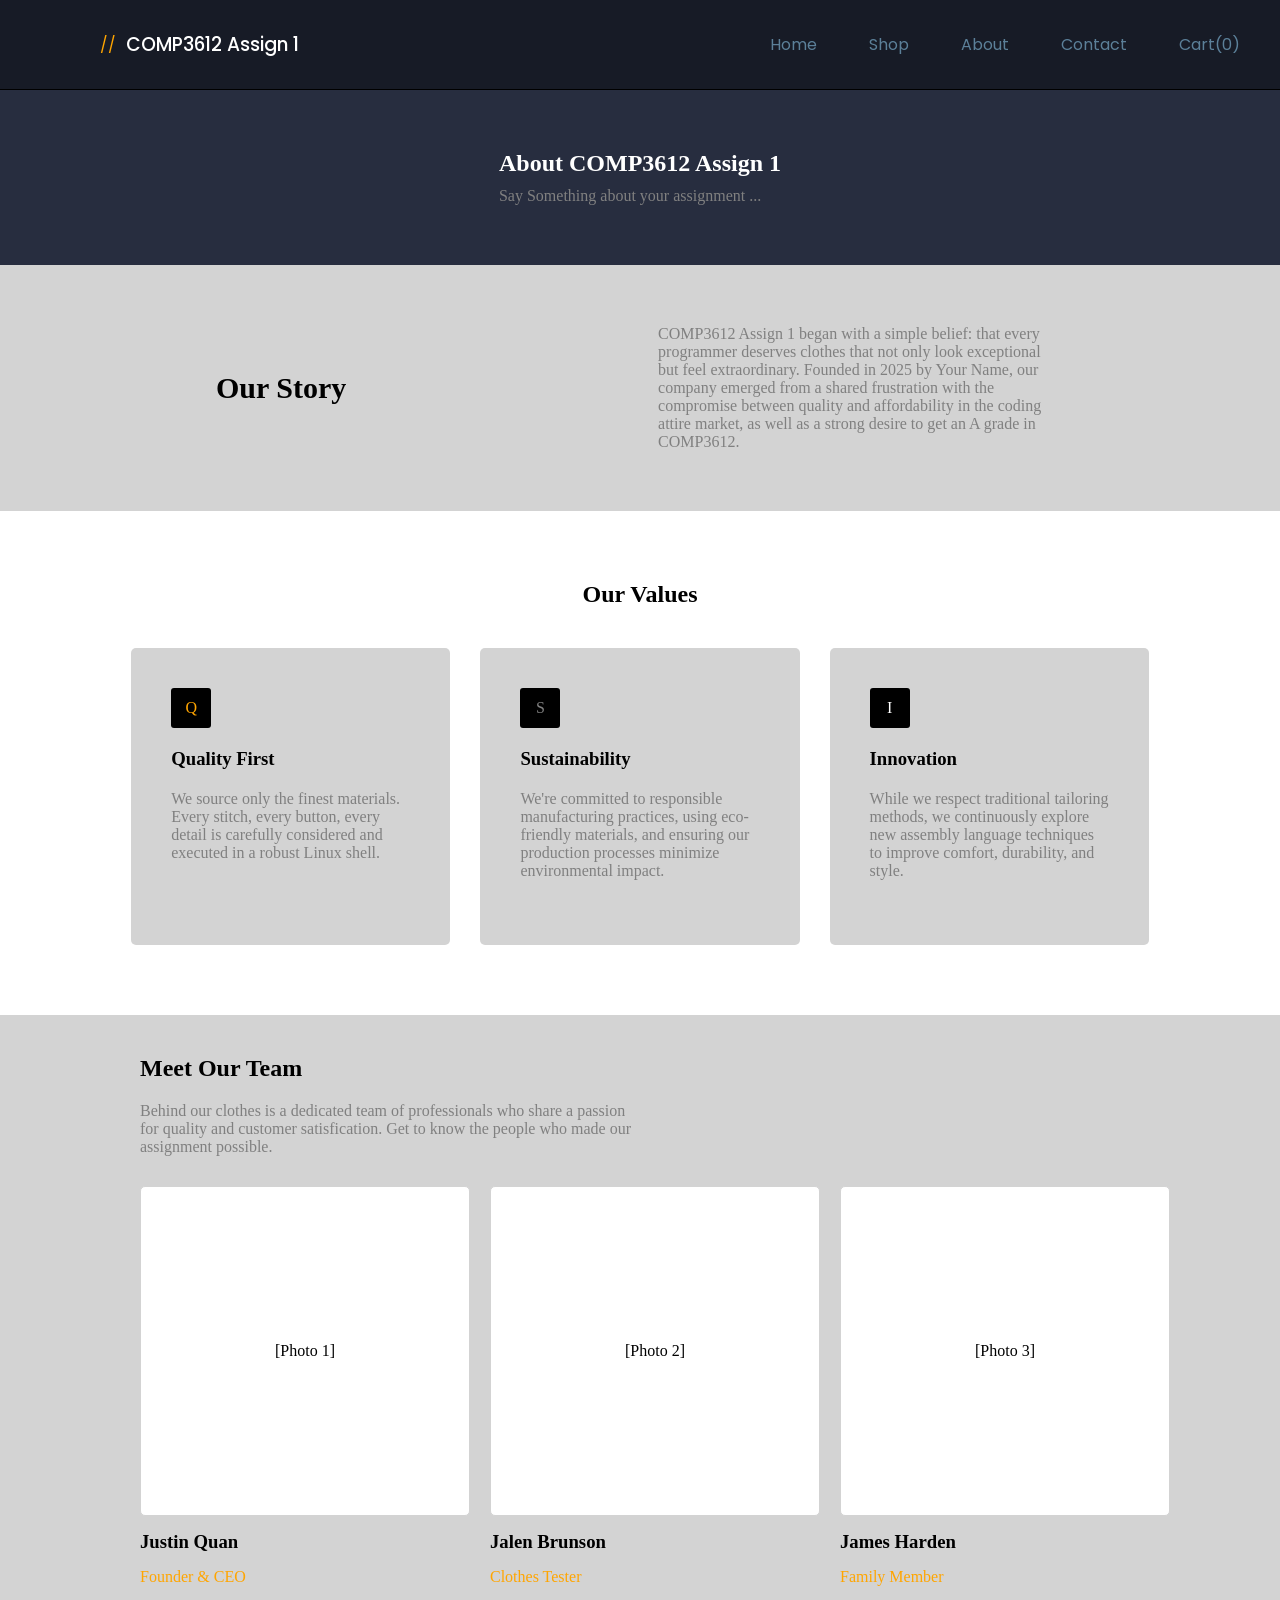
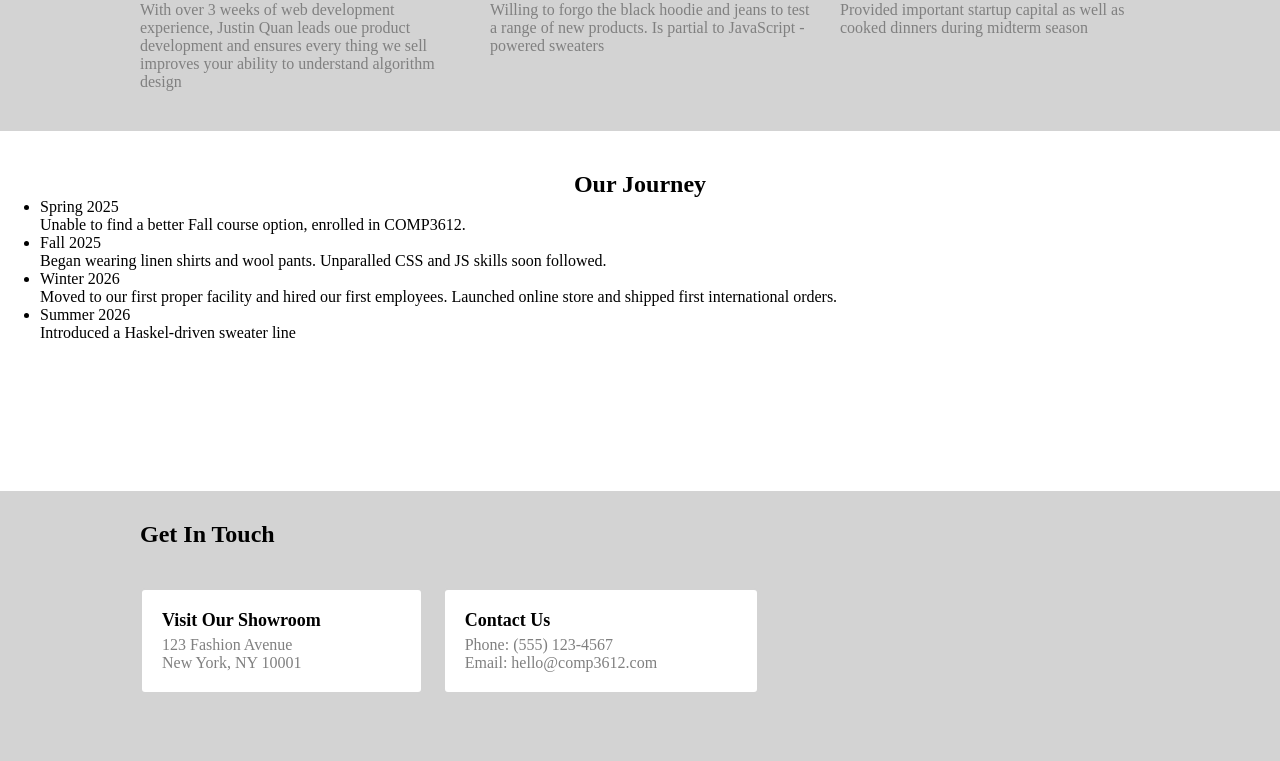
==== about.html @ 95f927ce "almost done about page" ====
<!DOCTYPE html>
<html lang="en">
<head>
    <meta charset="UTF-8">
    <meta name="viewport" content="width=device-width, initial-scale=1.0">
    <title>About</title>
    <link rel="stylesheet" href="styles.css">
    <link rel="preconnect" href="https://fonts.googleapis.com">
    <link rel="preconnect" href="https://fonts.gstatic.com" crossorigin>
    <link href="https://fonts.googleapis.com/css2?family=Fraunces:ital,opsz,wght@0,9..144,100..900;1,9..144,100..900&family=Poppins:ital,wght@0,100;0,200;0,300;0,400;0,500;0,600;0,700;0,800;0,900;1,100;1,200;1,300;1,400;1,500;1,600;1,700;1,800;1,900&display=swap" rel="stylesheet">
</head>
<body>
    <main class="about-page">
        <nav class="nav-bar">
            <div class="nav-title-container">
                <p class="title-slashes">//</p>
                <p class="nav-title">COMP3612 Assign 1</p>
            </div>
            <ul class="nav-items">
                <li><a href="index.html">Home</a></li>
                <li><a href="#">Shop</a></li>
                <li><a href="about.html">About</a></li>
                <li><a href="#">Contact</a></li>
                <li><a href="#">Cart(0)</a></li>
            </ul>
        </nav>
        <section class="about">
            <div class="about-container">
                <h1>About COMP3612 Assign 1</h1>
                <p>Say Something about your assignment ...</p>
            </div>
        </section>
        <section class="our-story">
            <div class="story-container">
                <h2>Our Story</h2>
                <p>COMP3612 Assign 1 began with a simple belief: that every programmer deserves clothes that not only look exceptional but feel extraordinary. Founded in 2025 by Your Name, our company emerged from a shared frustration with the compromise between quality and affordability in the coding attire market, as well as a strong desire to get an A grade in COMP3612.</p>
            </div>
        </section>
        <section class="our-values">
            <h2>Our Values</h2>
            <div class="our-values-container">
                <div class="val-card">
                   <p class="val-quality">Q</p>
                   <h3>Quality First</h3>
                   <p class="val-text">We source only the finest materials. Every stitch, every button, every detail is carefully considered and executed in a robust Linux shell.</p>
                </div>
                <div class="val-card">
                    <p class="val-sustain">S</p>
                    <h3>Sustainability</h3>
                    <p class="val-text">We're committed to responsible manufacturing practices, using eco-friendly materials, and ensuring our production processes minimize environmental impact.</p>
                </div>
                <div class="val-card">
                    <p class="val-innovation">I</p>
                    <h3>Innovation</h3>
                    <p class="val-text">While we respect traditional tailoring methods, we continuously explore new assembly language techniques to improve comfort, durability, and style.</p>
                </div>
            </div>
        </section>
        <section class="meet-our-team">
            <h2>Meet Our Team</h2>
            <p class="team-descrip">Behind our clothes is a dedicated team of professionals who share a passion for quality and customer satisfication. Get to know the people who made our assignment possible.</p>
            <div class="photo-container">
                <div class="person">
                    <p class="person-photo">[Photo 1]</p>
                    <h3 class="person-name">Justin Quan</h3>
                    <p class="person-title">Founder & CEO</p>
                    <p class="person-descrip">With over 3 weeks of web development experience, Justin Quan leads oue product development and ensures every thing we sell improves your ability to understand algorithm design</p>
                </div>
                <div class="person">
                    <p class="person-photo">[Photo 2]</p>
                    <h3 class="person-name">Jalen Brunson</h3>
                    <p class="person-title">Clothes Tester</p>
                    <p class="person-descrip">Willing to forgo the black hoodie and jeans to test a range of new products. Is partial to JavaScript - powered sweaters</p>
                </div>
                <div class="person">
                    <p class="person-photo">[Photo 3]</p>
                    <h3 class="person-name">James Harden</h3>
                    <p class="person-title">Family Member</p>
                    <p class="person-descrip">Provided important startup capital as well as cooked dinners during midterm season</p>
                </div>
            </div>
        </section>
        <section class="our-journey">
            <h2>Our Journey</h2>
            <div class="timeline-container">
                <ul class="timeline-list">
                    
                    <li class="timeline-data">Spring 2025
                        <p>Unable to find a better Fall course option, enrolled in COMP3612.</p>
                    </li>
                
            
                    <li class="timeline-data">Fall 2025
                        <p>Began wearing linen shirts and wool pants. Unparalled CSS and JS skills soon followed.</p>
                    </li>
                
            
                
                    <li class="timeline-data">Winter 2026
                        <p>Moved to our first proper facility and hired our first employees. Launched online store and shipped first international orders.</p>
                    </li>
            
                
                    <li class="timeline-data">Summer 2026
                        <p>Introduced a Haskel-driven sweater line</p>
                    </li>
                    
                </ul>
            </div>
        </section>
        <section class="contact">
            <h2>Get In Touch</h2>
            <div class="contact-container">
                <div class="contact-card">
                    <p class="contact-title">Visit Our Showroom</p>
                    <p class="contact-info">123 Fashion Avenue</p>
                    <p class="contact-info">New York, NY 10001</p>
                </div>
                <div class="contact-card">
                    <p class="contact-title">Contact Us</p>
                    <p class="contact-info">Phone: (555) 123-4567</p>
                    <p class="contact-info">Email: hello@comp3612.com</p>
                </div>
            </div>
        </section>
    </main>
</body>
</html>
---- styles.css ----
*{
    box-sizing: border-box;
    margin: 0;
}

main{
    display: flex;
    flex-direction: column;
    min-height: 100vh;
}

.nav-bar{
    display: flex;
    align-items: center;
    border-bottom: 1px solid black;
    justify-content: space-between;
    width: 100%;
    background-color: #171B26;
    font-family: Poppins;
    height: 10vh;
}

.nav-items{
    display: flex;
    justify-content: space-between;
    gap: 2rem;
    list-style-type:none;
    margin-right: 30px;
}



li a {
    text-decoration: none;
    color: #5C8099;
    border-radius: 5px;
    padding: 7px 10px;
}

li a:hover{
    background-color: #34495E;
}

.nav-title-container{
    display: flex;
    align-items: center;
    gap: 10px;
    margin-left: 100px;
}

.title-slashes {
    color: orange;
}

.nav-title{
    color: white;
    font-weight: 500;
    font-size: 1.17rem;
}


.main-body{
    background-color: #272D3F;
    height: 50vh;
    width: 100%;
    border: 1px solid;
    display: flex;
    justify-content: center;
    align-items: center;
}

.main-content{
    display: flex;
    flex-direction: column;
    width: 50vh;
    gap: 1rem;
    margin-right: 50px;
}

.main-title{
    color: white;
    font-weight: 300;
    font-size: 2.4rem;
    width: 50%;
    margin: 0;
    
}
 .main-sub{
    color: lightgray;
    font-weight: 100;
    margin: 0;
 }

 .shop-now{
    background-color: orange;
    border: none;
    border-radius: 3px;
    width: 35%;
    padding: 12px ;
 }

 .feat-products{
    background-color: #f3f4f7;
    padding: 30px;

 }

 .feat-products h2 {
    font-weight: 400;
    margin-bottom: 30px;
    font-size: 2rem;
 }

 .products-container{
    display: grid;
    grid-template-columns: repeat(auto-fit, minmax(min(100%, 250px), 1fr));
    gap: 1rem;
 }


 .card{
    border-radius: 4px;
    border: 1px solid lightgray;
    border-top: 1px solid black;
    padding-top: 4px;
    display: flex;
    flex-direction: column;
    
 }

 .card:hover{
    border: 1px solid black;
    border-top: 3px solid orange;
 }

 .img-container{
    display: flex;
    justify-content: center;
    margin: 50px;
    
 }

.card-details{
    background-color: white;
    padding: 10px;
    display: flex;
    flex-direction: column;
    gap: 10px;
    
}

.card-name{
    font-weight: bold;
}

.card-price{
    font-weight: lighter;
}

.card-button{
    width: 100%;
    border: none;
    padding: 10px;
    cursor: pointer;
    background-color: white;
    border: 1px solid black;
    font-size: 15px;
    
}

.card-button a {
    text-decoration: none;
    color: black;
    font-size: 15px;
}

.card-button:hover{
    a {
        color: white;
    }
    background-color: black;
    color: white;
}

.text{
    padding: 30px;
    display: flex;
    flex-direction: column;
    gap: 15px;
    width: 45%;
}

footer{
    background-color: #272D3F;
    padding: 30px 30px 0px;
    margin-top: auto;
}

.footer-container{
    display: grid;
    grid-auto-flow: column;
    grid-template-rows: repeat(5, auto);
    gap: 10px;
    
}

footer p {
    color: lightgray;
    font-size: 15px;
}

.footer-header{
    color: white;
    font-weight: 600;
    font-size: 17px;
}

.footer-note{
    margin-top: 70px;
    font-size: 12px;
}

.about{
    background-color: #272D3F; 
    display: flex;
    align-items: center;
    flex-direction: column;
    padding: 60px;
    
}

.about h1{
    color: white;
}

.about p{
    color: gray;
}

.about-container{
    display: flex;
    flex-direction: column;
    gap: 10px;
}

.our-story{
    background-color: lightgray;
    padding: 60px;
}

.story-container{
    display: flex;
    justify-content: space-around;
    align-items: center;
    
}

.story-container h2{
    font-size: 30px;
}

.story-container p {
    width: 35%;
    color: gray;
 
}

.our-values{
    padding: 70px;
}

.our-values h2{
    text-align: center;
}

.our-values-container{
    display: grid;
    grid-template-columns: repeat(3, 28%);
    margin-top: 40px;   
    column-gap: 30px;
    justify-content: center;

}

.val-card{
    background-color: lightgray;
    height: 33vh;
    border-radius: 5px;
    display: flex;
    flex-direction: column;
    padding: 40px;
    gap: 20px;
}


.val-text {
    color: gray;
}

.val-quality{
    background-color: black;
    width: 40px;
    aspect-ratio: 1;
    color: orange;
    display: flex;
    justify-content: center;
    align-items: center;
    border-radius: 3px;
}

.val-sustain{
    background-color: black;
    width: 40px;
    aspect-ratio: 1;
    color: gray;
    display: flex;
    justify-content: center;
    align-items: center;
    border-radius: 3px;
}

.val-innovation{
    background-color: black;
    width: 40px;
    aspect-ratio: 1;
    color: white;
    display: flex;
    justify-content: center;
    align-items: center;
    border-radius: 3px;
}

.meet-our-team{
    background-color: lightgray;
    padding: 40px 140px;
}

.team-descrip{
    width: 50%;
    margin: 20px 0px 30px;
    color: gray;
}

.photo-container{
    display: grid;
    grid-template-columns: repeat(3, 33%);
    gap: 20px;
}

.person{
    display: flex;
    flex-direction: column;
    gap: 15px;
    
}

.person-photo{
    display: flex;
    justify-content: center;
    align-items: center;
    background-color: white;
    aspect-ratio: 1;
    
    border: 1px solid lightgray;
    border-radius: 5px;
}

.person-title{
    color: orange;
    font-weight: 500;
}

.person-descrip{
    color: gray;
}

.our-journey{
    padding-top: 40px ;
    height: 40vh;

}

.our-journey h2{
    text-align: center;
}

.timeline-list{
   
}


.contact{
    background-color: lightgray;
    padding: 30px 140px;
    height: 30vh;
}

.contact-container{
    display: flex;
    gap: 20px;
    margin-top: 40px;
}

.contact-card{
    border: 2px solid lightgray;
    background-color: white;
    padding: 20px;
    padding-right: 100px;
    border-radius: 5px;
}


.contact-title{
    font-weight: bold;
    font-size: 18px;
    margin-bottom: 5px;
}


.contact-info{
    color: gray;
}

.product{
    background-color: lightgray;
    height: 100vh;
}

.product-path{
    background-color: white;
    padding: 12px 100px;
    font-size: 15px;
    color: gray;    
}
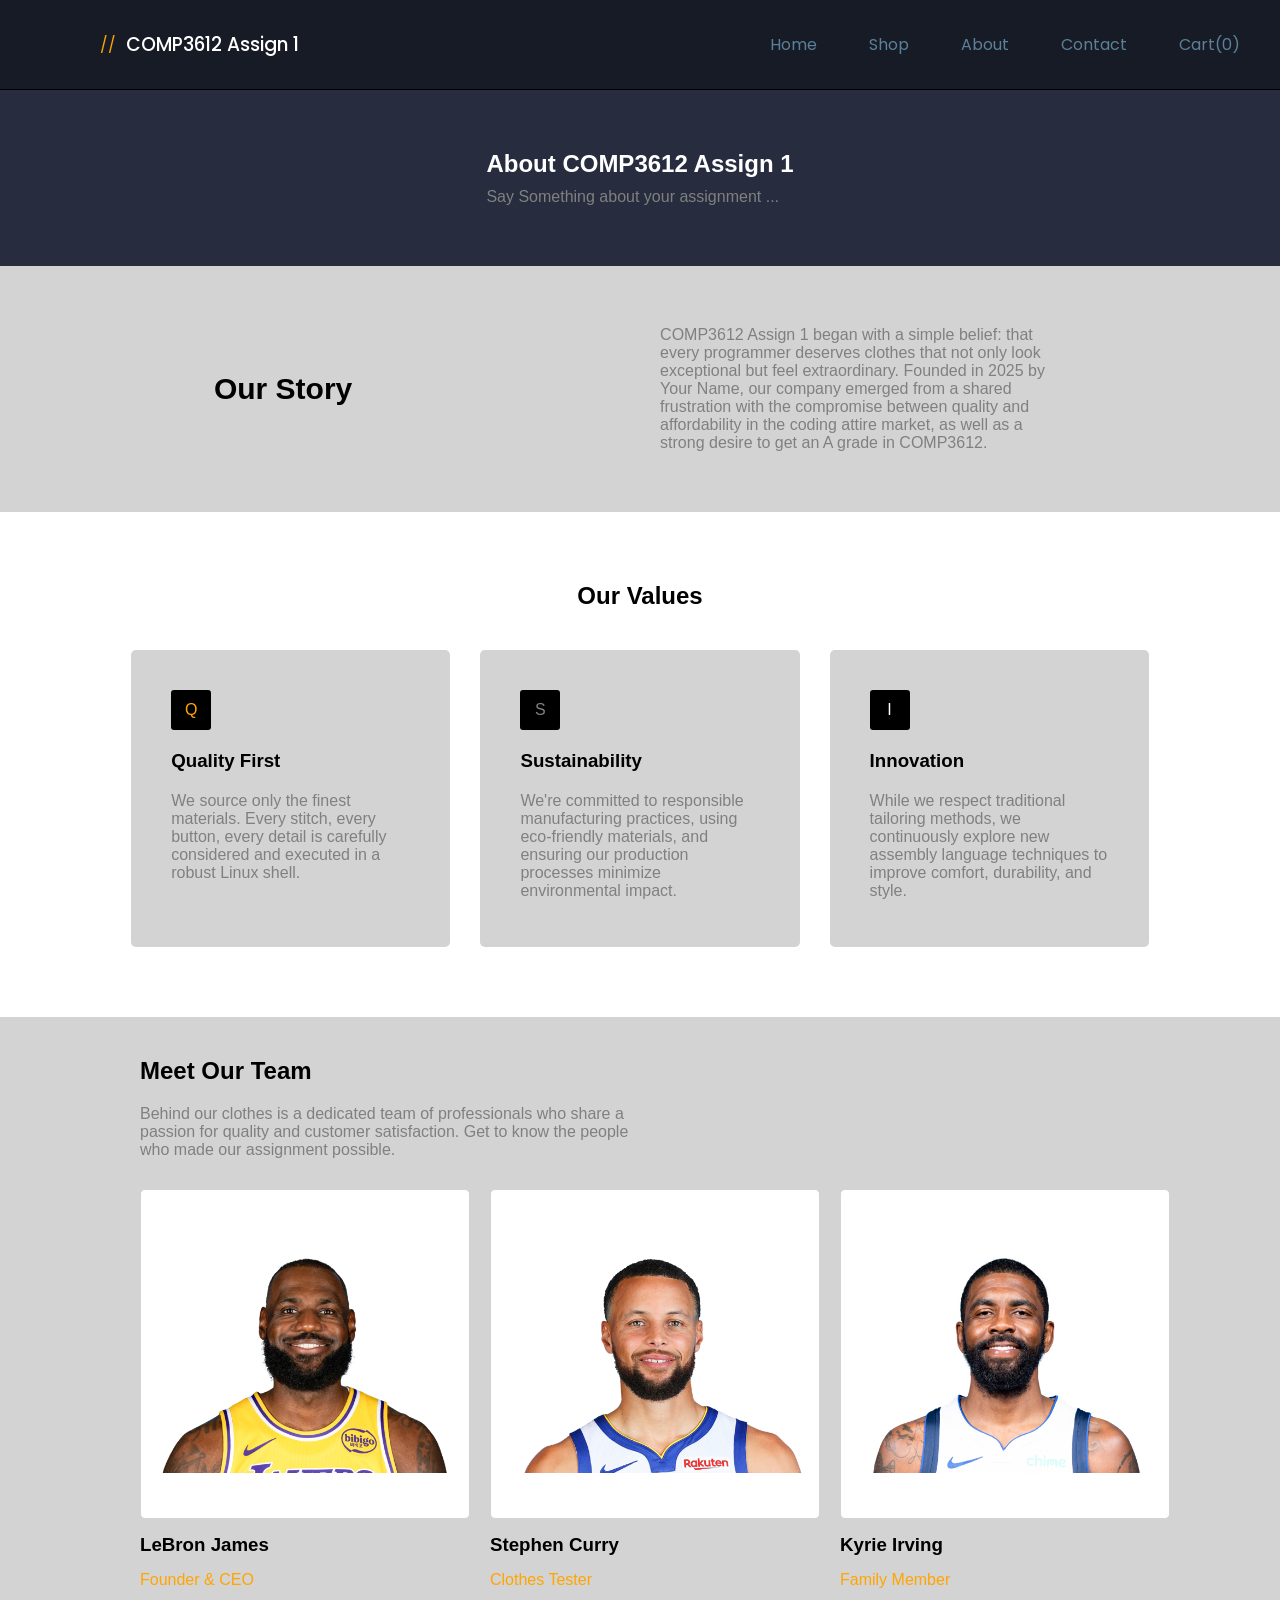
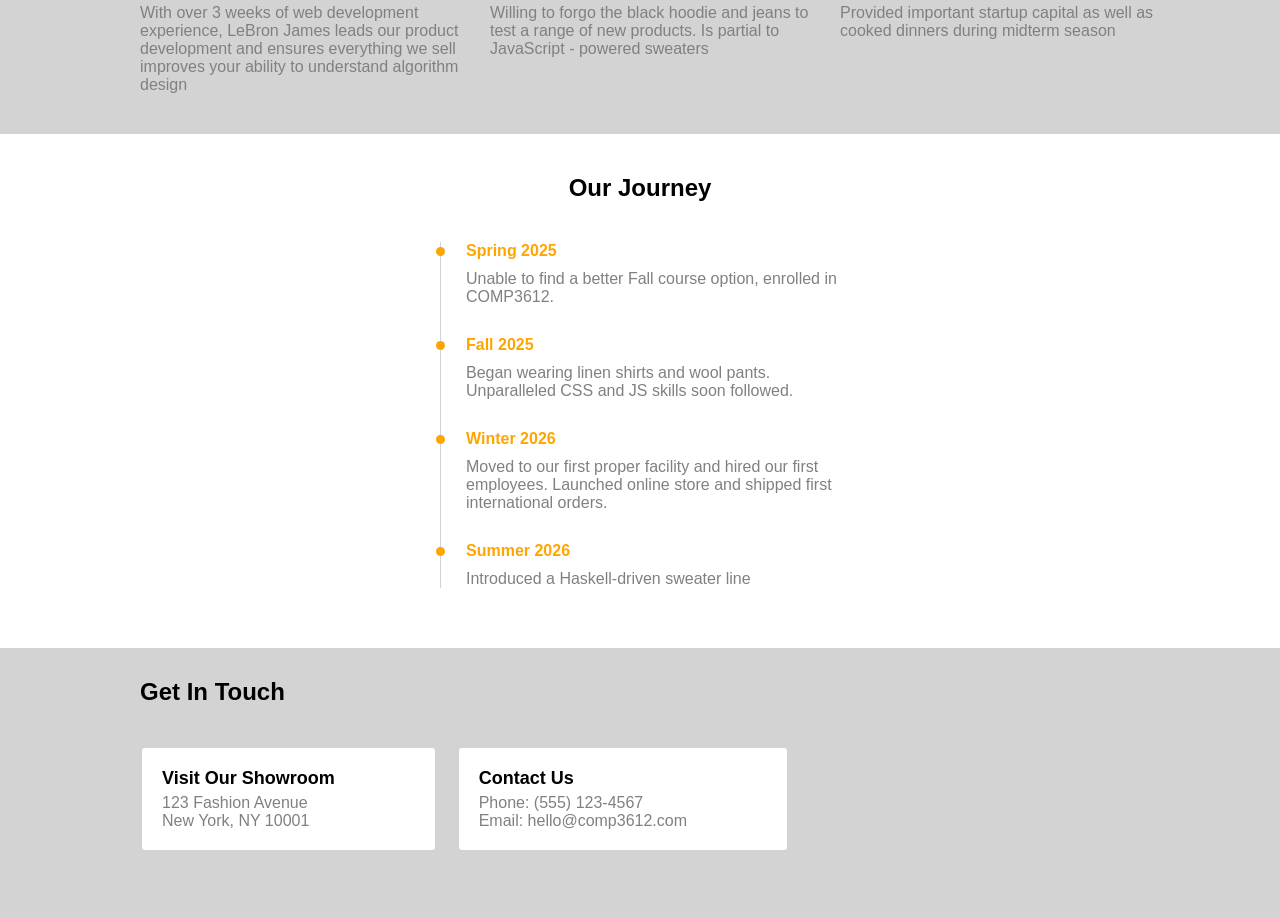
==== commit 48cea1b1: "changed html elements to be more semantic" ====
--- a/about.html
+++ b/about.html
@@ -10,20 +10,20 @@
     <link href="https://fonts.googleapis.com/css2?family=Fraunces:ital,opsz,wght@0,9..144,100..900;1,9..144,100..900&family=Poppins:ital,wght@0,100;0,200;0,300;0,400;0,500;0,600;0,700;0,800;0,900;1,100;1,200;1,300;1,400;1,500;1,600;1,700;1,800;1,900&display=swap" rel="stylesheet">
 </head>
 <body>
+    <nav class="nav-bar">
+        <div class="nav-title-container">
+            <p class="title-slashes">//</p>
+            <p class="nav-title">COMP3612 Assign 1</p>
+        </div>
+        <ul class="nav-items">
+            <li><a href="index.html">Home</a></li>
+            <li><a href="#">Shop</a></li>
+            <li><a href="about.html">About</a></li>
+            <li><a href="#">Contact</a></li>
+            <li><a href="#">Cart(0)</a></li>
+        </ul>
+    </nav>
     <main class="about-page">
-        <nav class="nav-bar">
-            <div class="nav-title-container">
-                <p class="title-slashes">//</p>
-                <p class="nav-title">COMP3612 Assign 1</p>
-            </div>
-            <ul class="nav-items">
-                <li><a href="index.html">Home</a></li>
-                <li><a href="#">Shop</a></li>
-                <li><a href="about.html">About</a></li>
-                <li><a href="#">Contact</a></li>
-                <li><a href="#">Cart(0)</a></li>
-            </ul>
-        </nav>
         <section class="about">
             <div class="about-container">
                 <h1>About COMP3612 Assign 1</h1>
@@ -58,23 +58,29 @@
         </section>
         <section class="meet-our-team">
             <h2>Meet Our Team</h2>
-            <p class="team-descrip">Behind our clothes is a dedicated team of professionals who share a passion for quality and customer satisfication. Get to know the people who made our assignment possible.</p>
+            <p class="team-descrip">Behind our clothes is a dedicated team of professionals who share a passion for quality and customer satisfaction. Get to know the people who made our assignment possible.</p>
             <div class="photo-container">
                 <div class="person">
-                    <p class="person-photo">[Photo 1]</p>
-                    <h3 class="person-name">Justin Quan</h3>
+                    <div class="person-photo">
+                        <img src="data/images/lebron.png" alt="LeBron James" width="600" height="436">
+                    </div>
+                    <h3 class="person-name">LeBron James</h3>
                     <p class="person-title">Founder & CEO</p>
-                    <p class="person-descrip">With over 3 weeks of web development experience, Justin Quan leads oue product development and ensures every thing we sell improves your ability to understand algorithm design</p>
+                    <p class="person-descrip">With over 3 weeks of web development experience, LeBron James leads our product development and ensures everything we sell improves your ability to understand algorithm design</p>
                 </div>
                 <div class="person">
-                    <p class="person-photo">[Photo 2]</p>
-                    <h3 class="person-name">Jalen Brunson</h3>
+                    <div class="person-photo">
+                        <img src="data/images/curry.png" alt="Stephen Curry" width="600" height="436">
+                    </div>
+                    <h3 class="person-name">Stephen Curry</h3>
                     <p class="person-title">Clothes Tester</p>
                     <p class="person-descrip">Willing to forgo the black hoodie and jeans to test a range of new products. Is partial to JavaScript - powered sweaters</p>
                 </div>
                 <div class="person">
-                    <p class="person-photo">[Photo 3]</p>
-                    <h3 class="person-name">James Harden</h3>
+                    <div class="person-photo">
+                        <img src="data/images/kyrie.png" alt="Kyrie Irving" width="600" height="436">
+                    </div>
+                    <h3 class="person-name">Kyrie Irving</h3>
                     <p class="person-title">Family Member</p>
                     <p class="person-descrip">Provided important startup capital as well as cooked dinners during midterm season</p>
                 </div>
@@ -84,27 +90,22 @@
             <h2>Our Journey</h2>
             <div class="timeline-container">
                 <ul class="timeline-list">
-                    
-                    <li class="timeline-data">Spring 2025
-                        <p>Unable to find a better Fall course option, enrolled in COMP3612.</p>
+                    <li class="timeline-data">
+                        <h3 class="timeline-date">Spring 2025</h3>
+                        <p class="timeline-text">Unable to find a better Fall course option, enrolled in COMP3612.</p>
                     </li>
-                
-            
-                    <li class="timeline-data">Fall 2025
-                        <p>Began wearing linen shirts and wool pants. Unparalled CSS and JS skills soon followed.</p>
+                    <li class="timeline-data">
+                        <h3 class="timeline-date">Fall 2025</h3>
+                        <p class="timeline-text">Began wearing linen shirts and wool pants. Unparalleled CSS and JS skills soon followed.</p>
                     </li>
-                
-            
-                
-                    <li class="timeline-data">Winter 2026
-                        <p>Moved to our first proper facility and hired our first employees. Launched online store and shipped first international orders.</p>
+                    <li class="timeline-data">
+                        <h3 class="timeline-date">Winter 2026</h3>
+                        <p class="timeline-text">Moved to our first proper facility and hired our first employees. Launched online store and shipped first international orders.</p>
                     </li>
-            
-                
-                    <li class="timeline-data">Summer 2026
-                        <p>Introduced a Haskel-driven sweater line</p>
+                    <li class="timeline-data">
+                        <h3 class="timeline-date">Summer 2026</h3>
+                        <p class="timeline-text">Introduced a Haskell-driven sweater line</p>
                     </li>
-                    
                 </ul>
             </div>
         </section>
--- a/styles.css
+++ b/styles.css
@@ -3,10 +3,16 @@
     margin: 0;
 }
 
+body{
+    font-family: sans-serif;
+    display: flex;
+    flex-direction: column;
+    min-height: 100vh;
+}
+
 main{
     display: flex;
     flex-direction: column;
-    min-height: 100vh;
 }
 
 .nav-bar{
@@ -16,7 +22,7 @@
     justify-content: space-between;
     width: 100%;
     background-color: #171B26;
-    font-family: Poppins;
+    font-family: "Poppins", sans-serif;
     height: 10vh;
 }
 
@@ -30,14 +36,14 @@
 
 
 
-li a {
+.nav-items li a {
     text-decoration: none;
     color: #5C8099;
     border-radius: 5px;
     padding: 7px 10px;
 }
 
-li a:hover{
+.nav-items li a:hover{
     background-color: #34495E;
 }
 
@@ -209,6 +215,12 @@
     font-size: 15px;
 }
 
+footer a {
+    color: lightgray;
+    font-size: 15px;
+    text-decoration: none;
+}
+
 .footer-header{
     color: white;
     font-weight: 600;
@@ -360,9 +372,19 @@
     align-items: center;
     background-color: white;
     aspect-ratio: 1;
-    
+    overflow: hidden;
     border: 1px solid lightgray;
     border-radius: 5px;
+}
+
+.person-photo img{
+    display: block;
+    max-width: 100%;
+    max-height: 100%;
+    width: auto;
+    height: auto;
+    object-fit: contain;
+    image-rendering: auto;
 }
 
 .person-title{
@@ -375,19 +397,57 @@
 }
 
 .our-journey{
-    padding-top: 40px ;
-    height: 40vh;
-
+    padding: 40px 140px 60px;
 }
 
 .our-journey h2{
     text-align: center;
 }
 
+.timeline-container{
+    display: flex;
+    justify-content: center;
+    margin-top: 40px;
+}
+
 .timeline-list{
-   
-}
-
+    list-style-type: none;
+    padding: 0;
+    width: 40%;
+}
+
+
+.timeline-data{
+    position: relative;
+    border-left: 1px solid lightgray;
+    padding: 0 0 30px 25px;
+}
+
+.timeline-data:last-child{
+    padding-bottom: 0;
+}
+
+
+.timeline-data::before{
+    content: "";
+    position: absolute;
+    left: -5px;
+    top: 5px;
+    width: 9px;
+    aspect-ratio: 1;
+    border-radius: 50%;
+    background-color: orange;
+}
+
+.timeline-date{
+    font-size: 16px;
+    color: orange;
+    margin-bottom: 10px;
+}
+
+.timeline-text{
+    color: gray;
+}
 
 .contact{
     background-color: lightgray;
@@ -422,13 +482,349 @@
 }
 
 .product{
-    background-color: lightgray;
-    height: 100vh;
+    background-color: #f3f4f7;
+    padding: 30px 80px;
 }
 
 .product-path{
     background-color: white;
-    padding: 12px 100px;
+    padding: 12px 80px;
     font-size: 15px;
-    color: gray;    
-}+    color: gray;
+}
+
+.product-path ol{
+    display: flex;
+    gap: 8px;
+    list-style: none;
+    padding: 0;
+}
+
+.product-path a{
+    color: gray;
+    text-decoration: none;
+}
+
+.product-path li + li::before{
+    content: ">";
+    margin-right: 8px;
+}
+
+.merino{
+    display: flex;
+
+}
+
+
+
+.merino-images{
+    margin-right: 40px;
+    
+}
+
+
+.merino-angles{
+    display: flex;
+    gap: 15px;
+    margin-top: 7px;
+}
+
+.merino-angles img{
+    aspect-ratio: 1;
+    width: 123px;
+}
+
+@media (min-width: 1080px){
+
+    .merino{
+        gap: 80px;
+    }
+
+    .merino-big{
+        width: 700px;
+        height: 650px;
+        
+    }
+
+    .product{
+        padding-left: 150px;
+    }
+
+    
+
+    .merino-angles img{
+        aspect-ratio: 1;
+        width: 223px;
+        height: 200px;
+    }
+
+    .product-path{
+        padding: 12px 150px;
+    }
+
+    .merino-images{
+        margin-right: 0px;
+}
+
+
+}
+
+
+
+.merino-title{
+    max-width: 240px;
+}
+
+.rating{
+    display: flex;
+    align-items: baseline;
+    gap: 5px;
+    
+}
+
+
+
+.rating p{
+    color: orange;
+    font-size: 12px;
+}
+
+.rating .stars{
+    padding-left: 0;
+}
+
+.merino-descrip{
+    max-width: 480px;
+    margin-top: 25px;
+    margin-bottom: 25px;
+    color: gray;
+}
+
+.sizes-container{
+    display: flex;
+    gap: 20px;
+    margin-top: 10px;
+}
+
+.price{
+    font-weight: bold;
+    font-size: 25px;
+    margin-top: 10px;
+}
+
+.sizes-container p {
+    border: 1px solid lightgray;
+    aspect-ratio: 1;
+    width: 35px;
+    font-size: 12px;
+    display: flex;
+    justify-content: center;
+    align-items: center;
+}
+
+.colors{
+    margin-top: 25px;
+}
+
+.color-container{
+    display: flex;
+    gap: 15px;
+    margin-top: 15px;
+}
+
+.blue{
+    background-color: blue;
+    width: 20px;
+    height: 20px;
+    border-radius: 50%;
+}
+
+.black{
+    background-color: black;
+    width: 20px;
+    height: 20px;
+    border-radius: 50%;
+}
+
+.green{
+    background-color: green;
+    width: 20px;
+    height: 20px;
+    border-radius: 50%;
+}
+
+.brown{
+    background-color: brown;
+    width: 20px;
+    height: 20px;
+    border-radius: 50%;
+}
+
+.quantity{
+    display: flex;
+    flex-direction: column;
+    margin-top: 25px;
+    gap: 10px;
+}
+
+.quantity select{
+    width: 110px;
+    padding: 5px;
+    border: none;
+    
+}
+
+.merino-btns{
+    margin-top: 25px;
+    display: flex;
+    gap: 15px;   
+}
+
+.add-cart{
+    border: none;
+    background-color: orange;
+    padding: 12px 20px;
+    font-weight: bold;
+}
+
+.add-wish{
+    border:2px solid black ;
+    padding: 12px 20px;
+    font-weight: bold;
+}
+
+.product-info{
+    margin-top: 25px;
+    
+}
+
+.info-container{
+    display: flex;
+    align-items: center;
+    border-top: 1px solid lightgray;
+    border-bottom: 1px solid lightgray;
+    gap: 40px;
+    padding-top: 20px;
+    height: 50px;
+}
+
+.info-container button {
+    color: gray;
+    height: 100%;
+    background: none;
+    border: none;
+    padding: 0;
+    font: inherit;
+    cursor: pointer;
+}
+
+.info-container button:hover{
+    color: black;
+    border-bottom: 1px solid orange;
+}
+
+
+.product-details{
+    margin-top: 25px;
+    display: flex;
+    flex-direction: column;
+    gap: 25px;
+}
+
+.product-descrip{
+    width: 70%;
+    color: gray;
+
+}
+
+.key-features{
+    display: flex;
+    flex-direction: column;
+    gap: 10px;
+    width: 50vh;
+    
+}
+
+.key-features h3{
+    padding-bottom: 10px;
+}
+
+.feature{
+    display: grid;
+    grid-template-columns: 200px 1fr;
+    border-bottom: 1px solid lightgray;
+    padding: 10px;
+}
+
+.feature p:first-child{
+    color: gray;
+}
+
+.feature-care{
+    display: grid;
+    grid-template-columns: 200px 1fr;
+
+    padding: 10px;
+}
+
+.feature-care p:first-child{
+    color: gray;
+}
+
+.customer-reviews{
+    border-top: 1px solid lightgray;
+    padding-top: 20px;
+    margin-top: 30px;
+}
+
+.customer-reviews h2{
+    padding-bottom: 10px;
+}
+
+
+.review-container{
+    display: flex;
+    flex-direction: column;
+    gap: 10px;
+    border-bottom: 1px solid lightgray;
+    padding: 20px 0px;
+}
+
+.review-text {
+    width: 60vh;
+}
+
+.reviewer{
+    display: flex;
+    align-items: center;
+}
+
+.reviewer p {
+    font-weight: bold;
+}
+
+.stars{
+    color: orange;
+    padding-left: 20px;
+}
+
+.reviewer time{
+    margin-left: auto;
+}
+
+.review-container-nina{
+    display: flex;
+    flex-direction: column;
+    gap: 10px;
+    padding: 20px 0px;
+}
+
+.stars-container{
+    display: flex;
+}
+
+.star-black{
+    color: white;
+}
+
+
